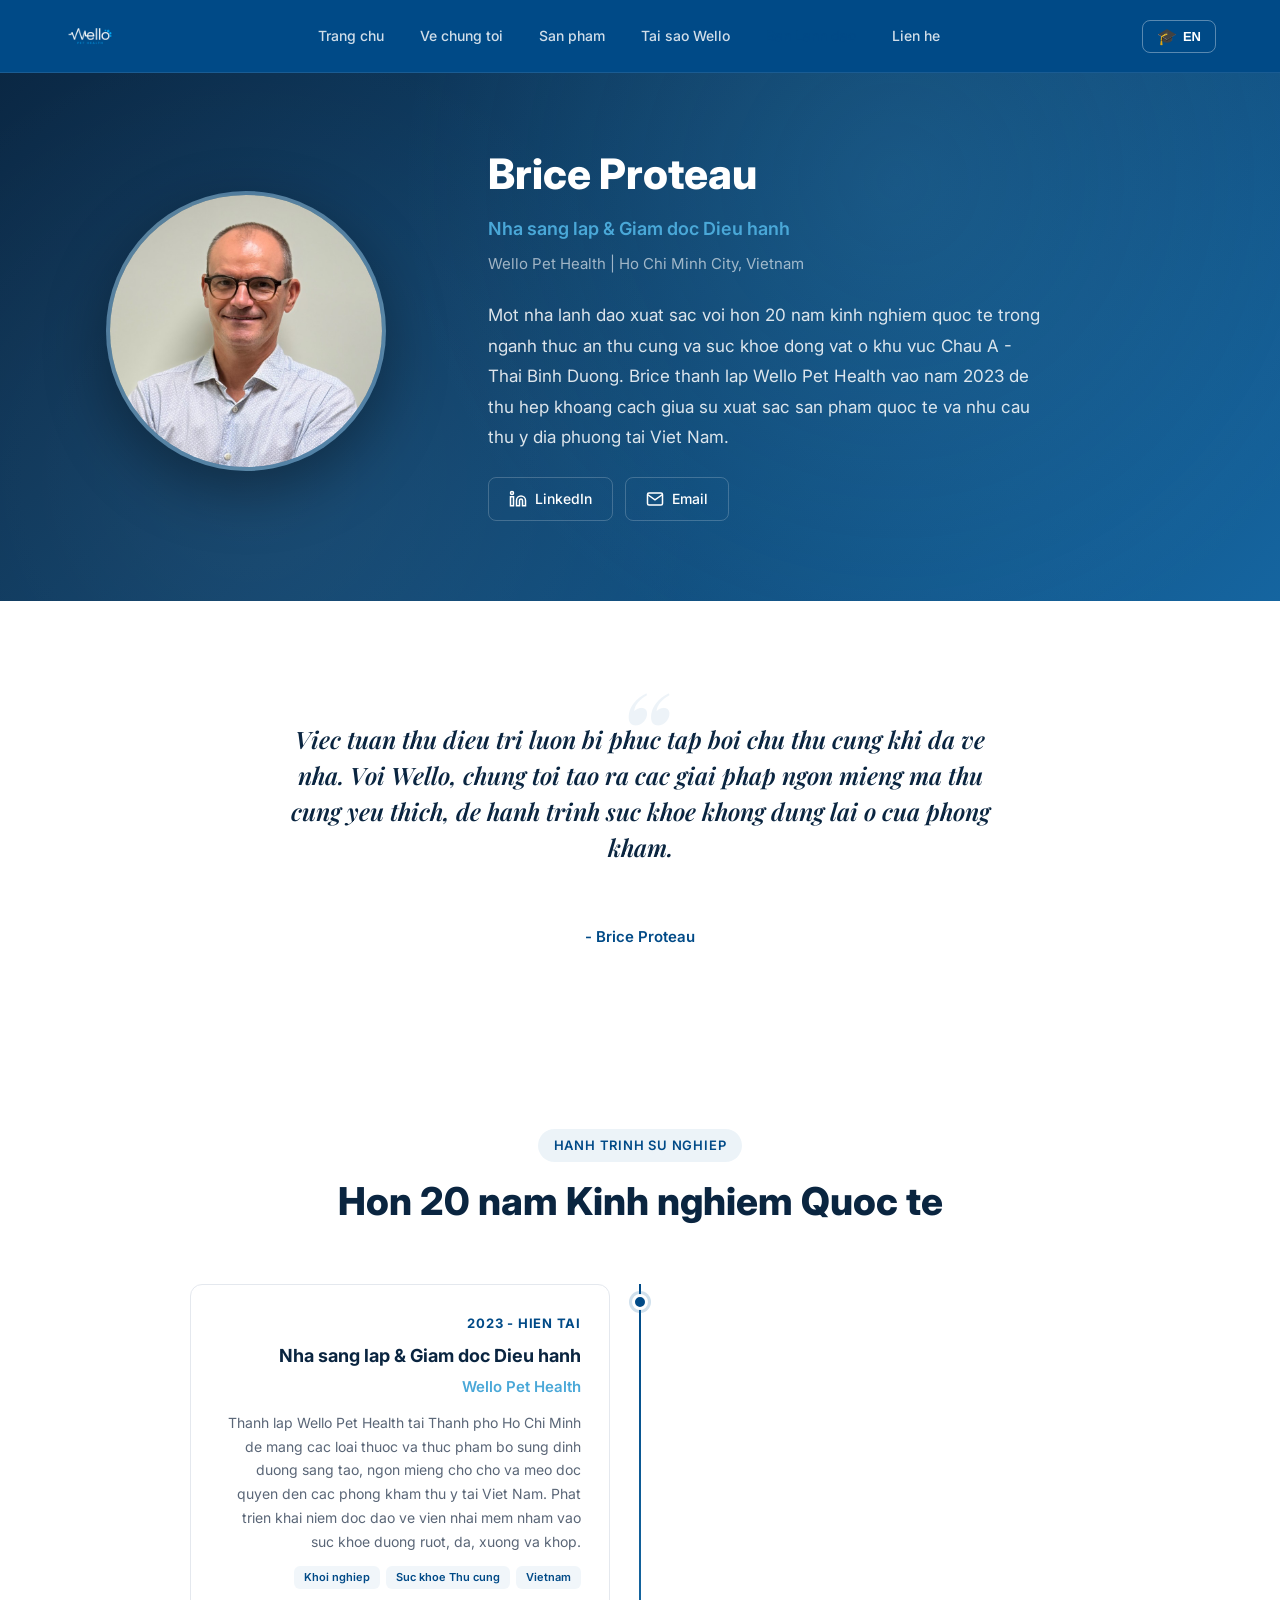
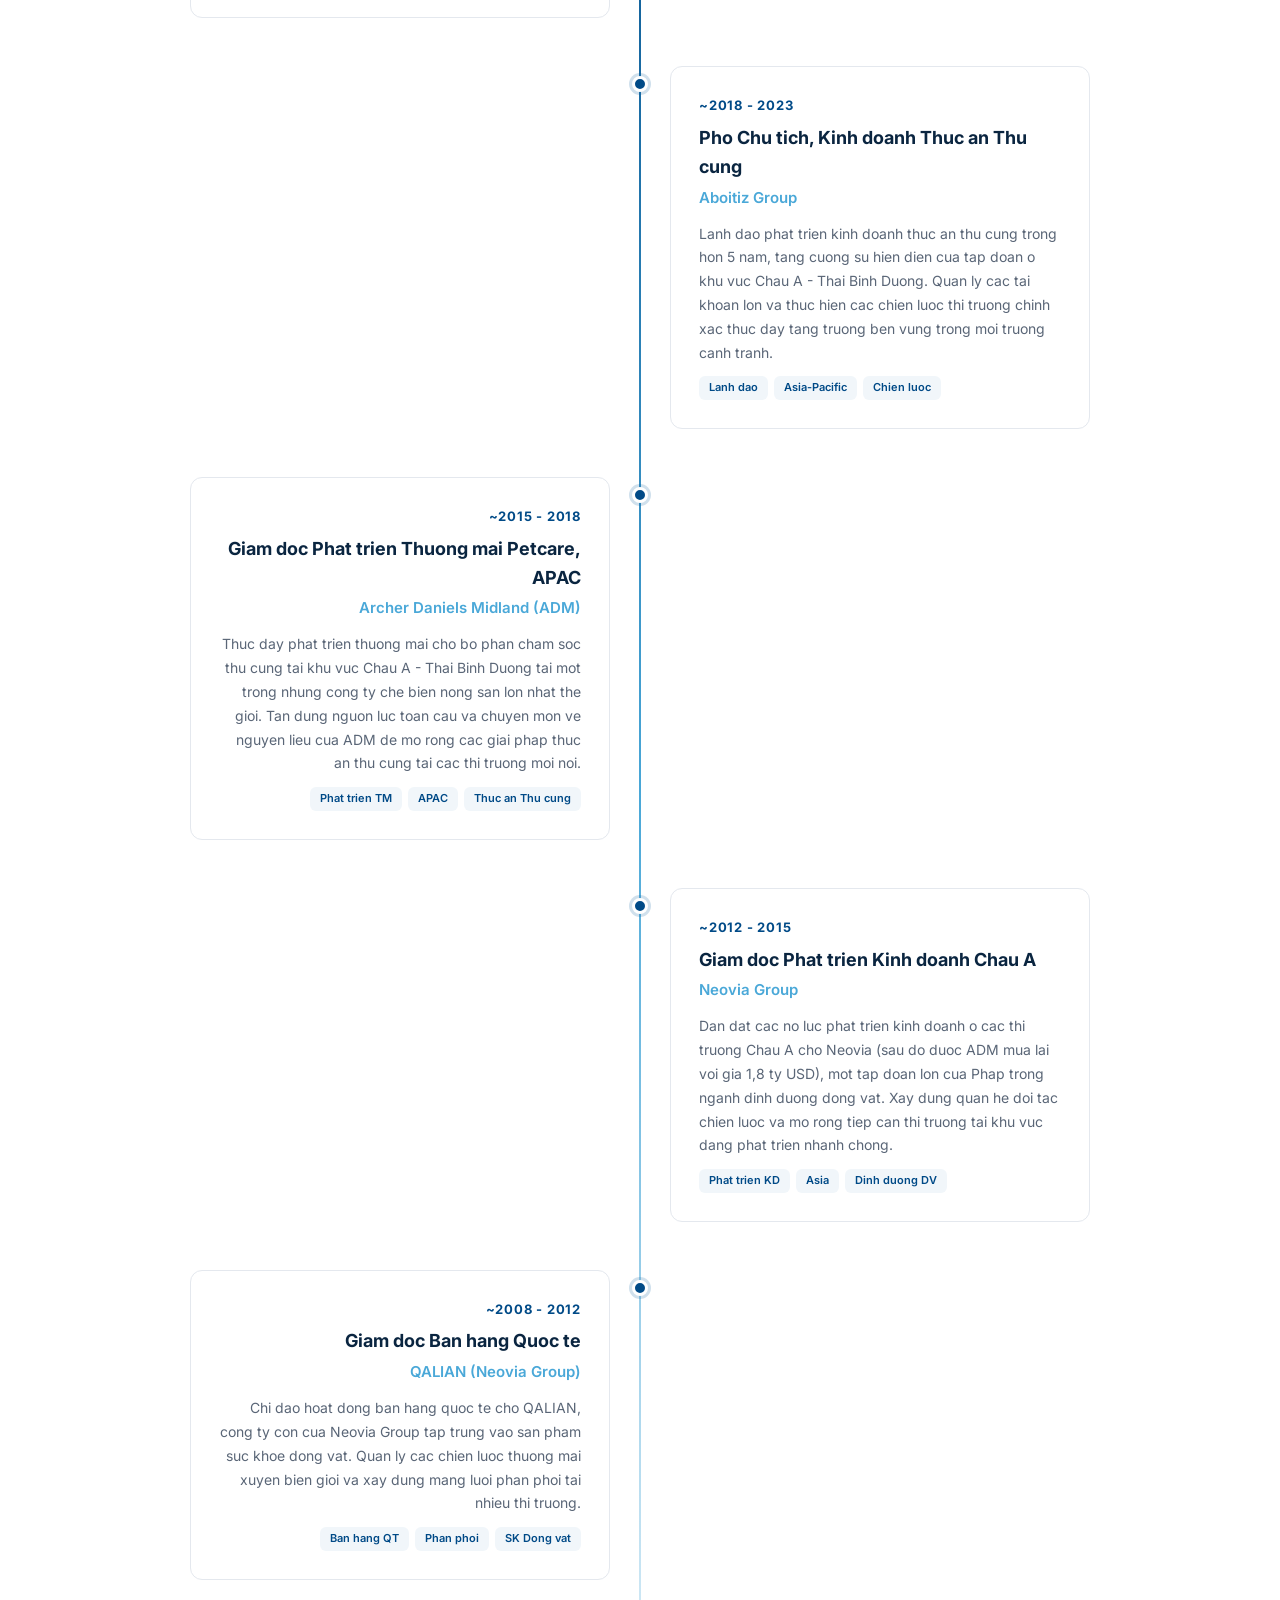
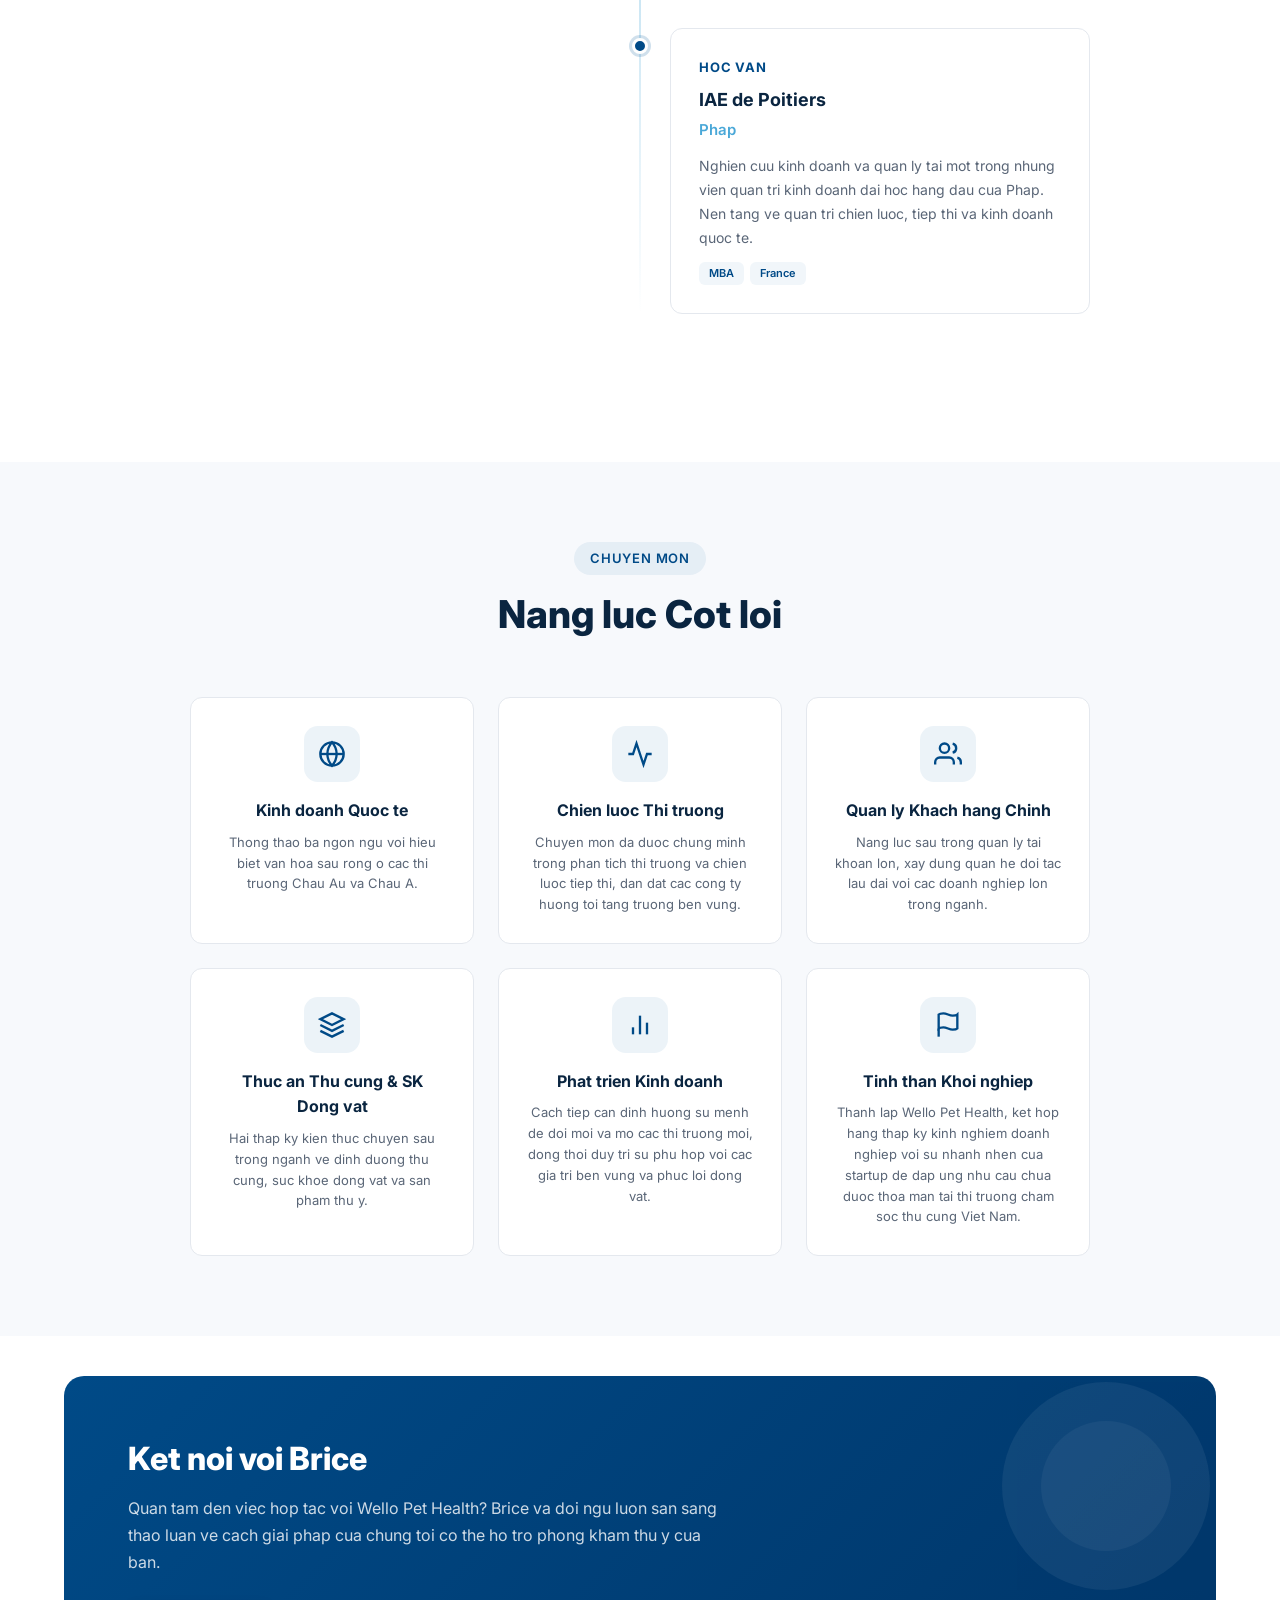
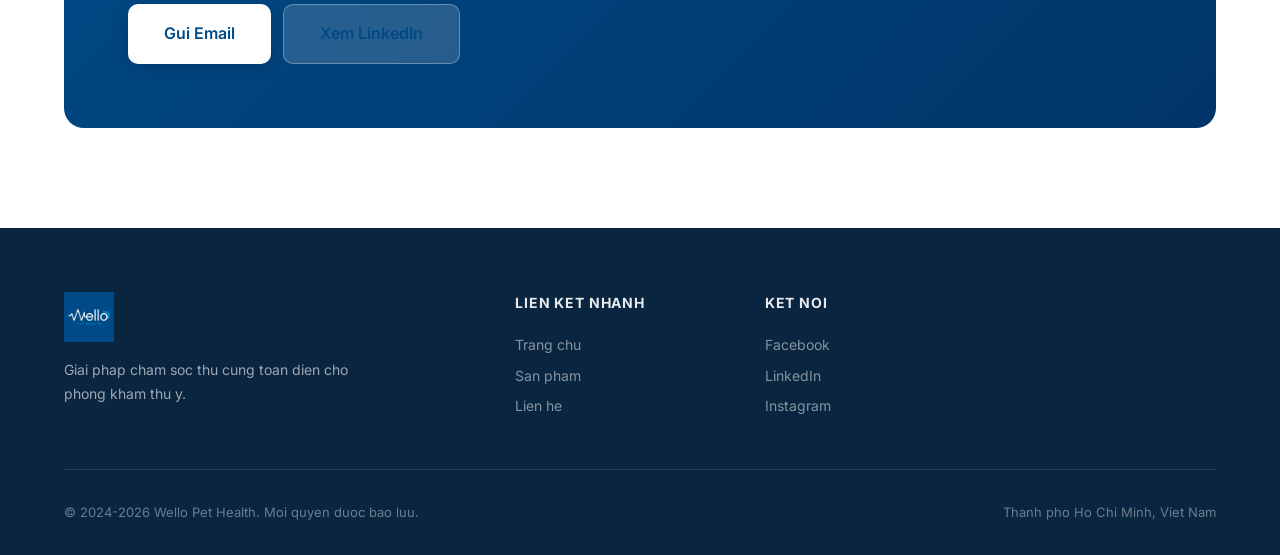
==== founder.html @ f863803f "Initial release of Wello Pet Health bilingual website (EN/VI) - Full bilingual site with Vietnamese " ====
<!DOCTYPE html>
<html lang="en">
<head>
<meta charset="UTF-8">
<meta name="viewport" content="width=device-width, initial-scale=1.0">
<title>Brice Proteau - Founder | Wello Pet Health</title>
<meta name="description" content="Meet Brice Proteau, founder of Wello Pet Health. Over 20 years of international experience in pet food and animal health across Asia-Pacific.">
<link rel="preconnect" href="https://fonts.googleapis.com">
<link href="https://fonts.googleapis.com/css2?family=Inter:wght@300;400;500;600;700;800&family=Playfair+Display:wght@600;700&display=swap" rel="stylesheet">
<link rel="stylesheet" href="style.css">
<style>
/* Founder page specific styles */
.founder-hero {
  padding: 140px 0 80px;
  background: linear-gradient(135deg, #0a2540 0%, #1565A0 100%);
  color: white; position: relative; overflow: hidden;
}
.founder-hero::before {
  content: ''; position: absolute; inset: 0;
  background-image:
    radial-gradient(circle at 70% 30%, rgba(74,168,216,0.15) 0%, transparent 50%),
    radial-gradient(circle at 20% 80%, rgba(255,255,255,0.05) 0%, transparent 40%);
}
.founder-hero-content {
  display: grid; grid-template-columns: 1fr 2fr; gap: 60px;
  align-items: center; position: relative; z-index: 2;
}
.founder-avatar {
  width: 280px; height: 280px; border-radius: 50%;
  border: 4px solid rgba(255,255,255,0.25);
  box-shadow: 0 20px 60px rgba(0,0,0,0.35);
  margin: 0 auto;
  overflow: hidden;
  background: linear-gradient(135deg, rgba(74,168,216,0.3), rgba(21,101,160,0.5));
}
.founder-avatar img {
  width: 100%; height: 100%; object-fit: cover; object-position: center top;
  display: block;
}
.founder-avatar-inner {
  width: 100%; height: 100%;
  display: flex; align-items: center; justify-content: center;
  font-size: 72px; font-weight: 800; color: rgba(255,255,255,0.3);
  font-family: 'Playfair Display', serif;
}
.founder-intro h1 {
  font-size: 42px; font-weight: 800; margin-bottom: 8px;
}
.founder-title {
  font-size: 18px; color: var(--accent); font-weight: 600;
  margin-bottom: 8px;
}
.founder-company {
  font-size: 15px; color: rgba(255,255,255,0.6); margin-bottom: 24px;
}
.founder-summary {
  font-size: 17px; line-height: 1.8; color: rgba(255,255,255,0.85);
  max-width: 560px;
}
.founder-links {
  display: flex; gap: 12px; margin-top: 24px;
}
.founder-link {
  display: inline-flex; align-items: center; gap: 8px;
  padding: 10px 20px; border-radius: 8px;
  border: 1.5px solid rgba(255,255,255,0.2);
  color: white; font-size: 14px; font-weight: 500;
  transition: var(--transition);
}
.founder-link:hover {
  background: rgba(255,255,255,0.1);
  border-color: rgba(255,255,255,0.4);
}
.founder-link svg { width: 18px; height: 18px; }

/* Timeline */
.timeline-section { padding: 100px 0; }
.timeline {
  position: relative; max-width: 900px; margin: 0 auto;
}
.timeline::before {
  content: ''; position: absolute;
  left: 50%; transform: translateX(-50%);
  top: 0; bottom: 0; width: 2px;
  background: linear-gradient(to bottom, var(--primary), var(--accent), transparent);
}
.timeline-item {
  display: grid; grid-template-columns: 1fr 1fr;
  gap: 60px; margin-bottom: 48px; position: relative;
}
.timeline-item:nth-child(odd) .timeline-content { grid-column: 1; text-align: right; }
.timeline-item:nth-child(odd) .timeline-spacer { grid-column: 2; }
.timeline-item:nth-child(even) .timeline-spacer { grid-column: 1; }
.timeline-item:nth-child(even) .timeline-content { grid-column: 2; }
.timeline-dot {
  position: absolute; left: 50%; top: 10px;
  width: 16px; height: 16px; border-radius: 50%;
  background: var(--primary); border: 3px solid white;
  box-shadow: 0 0 0 3px rgba(21,101,160,0.2);
  transform: translateX(-50%);
  z-index: 2;
}
.timeline-content {
  background: white; border-radius: var(--radius);
  padding: 28px; border: 1px solid var(--border);
  transition: var(--transition);
}
.timeline-content:hover {
  box-shadow: var(--shadow-md); transform: translateY(-2px);
}
.timeline-date {
  font-size: 13px; font-weight: 700; color: var(--primary);
  text-transform: uppercase; letter-spacing: 0.06em;
  margin-bottom: 8px;
}
.timeline-role {
  font-size: 18px; font-weight: 700; color: var(--bg-dark);
  margin-bottom: 4px;
}
.timeline-company-name {
  font-size: 15px; font-weight: 600; color: var(--accent);
  margin-bottom: 12px;
}
.timeline-desc {
  font-size: 14px; color: var(--text-light); line-height: 1.7;
}
.timeline-tags {
  display: flex; flex-wrap: wrap; gap: 6px; margin-top: 12px;
}
.timeline-item:nth-child(odd) .timeline-tags { justify-content: flex-end; }
.timeline-tags span {
  padding: 3px 10px; border-radius: 6px;
  font-size: 11px; font-weight: 600;
  background: rgba(21,101,160,0.06); color: var(--primary);
}

/* Skills grid */
.skills-section { background: var(--bg-alt); padding: 80px 0; }
.skills-grid {
  display: grid; grid-template-columns: repeat(3, 1fr); gap: 24px;
  max-width: 900px; margin: 0 auto;
}
.skill-card {
  background: white; border-radius: var(--radius);
  padding: 28px; border: 1px solid var(--border);
  text-align: center; transition: var(--transition);
}
.skill-card:hover {
  box-shadow: var(--shadow-md); transform: translateY(-2px);
}
.skill-icon {
  width: 56px; height: 56px; margin: 0 auto 16px;
  background: rgba(21,101,160,0.08); border-radius: 14px;
  display: flex; align-items: center; justify-content: center;
}
.skill-icon svg { width: 28px; height: 28px; stroke: var(--primary); fill: none; stroke-width: 2; }
.skill-card h3 { font-size: 16px; font-weight: 700; margin-bottom: 8px; color: var(--bg-dark); }
.skill-card p { font-size: 13px; color: var(--text-light); line-height: 1.6; }

/* Vision quote */
.vision-section { padding: 80px 0; text-align: center; }
.vision-quote {
  max-width: 700px; margin: 0 auto;
  font-size: 24px; font-family: 'Playfair Display', serif;
  font-weight: 600; color: var(--bg-dark);
  line-height: 1.5; font-style: italic;
  position: relative; padding: 40px 0;
}
.vision-quote::before {
  content: '\201C'; position: absolute; top: -10px; left: 50%;
  transform: translateX(-50%);
  font-size: 120px; color: rgba(21,101,160,0.08);
  font-family: 'Playfair Display', serif; line-height: 1;
}
.vision-attribution {
  margin-top: 20px; font-size: 15px; font-family: 'Inter', sans-serif;
  font-style: normal; color: var(--primary); font-weight: 600;
}

@media (max-width: 768px) {
  .founder-hero-content { grid-template-columns: 1fr; text-align: center; }
  .founder-avatar { width: 200px; height: 200px; }
  .founder-avatar-inner { width: 170px; height: 170px; font-size: 52px; }
  .founder-summary { margin: 0 auto; }
  .founder-links { justify-content: center; }
  .founder-intro h1 { font-size: 32px; }
  .timeline::before { left: 20px; }
  .timeline-item { grid-template-columns: 1fr; gap: 0; padding-left: 48px; }
  .timeline-item:nth-child(odd) .timeline-content,
  .timeline-item:nth-child(even) .timeline-content { grid-column: 1; text-align: left; }
  .timeline-item:nth-child(odd) .timeline-tags { justify-content: flex-start; }
  .timeline-spacer { display: none; }
  .timeline-dot { left: 20px; }
  .skills-grid { grid-template-columns: 1fr; }
  .vision-quote { font-size: 20px; padding: 30px 20px; }
}
</style>
</head>
<body>

<!-- Navigation -->
<nav class="navbar" id="navbar">
  <div class="container nav-container">
    <a href="index.html" class="nav-logo">
      <img src="images/logo.png" alt="Wello Pet Health" class="logo-img">
    </a>
    <div class="nav-links" id="navLinks">
      <a href="index.html" class="nav-link" data-en="Home" data-vi="Trang chu">Home</a>
      <a href="index.html#about" class="nav-link" data-en="About" data-vi="Ve chung toi">About</a>
      <a href="index.html#products" class="nav-link" data-en="Products" data-vi="San pham">Products</a>
      <a href="index.html#why-wello" class="nav-link" data-en="Why Wello" data-vi="Tai sao Wello">Why Wello</a>
      <a href="founder.html" class="nav-link" data-en="Management" data-vi="Ban Lanh dao" style="color:var(--primary)">Management</a>
      <a href="index.html#contact" class="nav-link" data-en="Contact" data-vi="Lien he">Contact</a>
    </div>
    <div class="nav-right">
      <button class="lang-toggle" id="langToggle" onclick="toggleLang()">
        <span class="lang-flag">&#127891;</span>
        <span id="langLabel">VI</span>
      </button>
      <button class="mobile-menu" id="mobileMenu" onclick="toggleMenu()">
        <span></span><span></span><span></span>
      </button>
    </div>
  </div>
</nav>

<!-- Founder Hero -->
<section class="founder-hero">
  <div class="container founder-hero-content">
    <div class="founder-avatar">
      <img src="images/brice.jpg" alt="Brice Proteau" onerror="this.style.display='none'; this.nextElementSibling.style.display='flex'"/>
      <div class="founder-avatar-inner" style="display:none">BP</div>
    </div>
    <div class="founder-intro">
      <h1>Brice Proteau</h1>
      <p class="founder-title" data-en="Founder & Managing Director" data-vi="Nha sang lap & Giam doc Dieu hanh">Founder & Managing Director</p>
      <p class="founder-company">Wello Pet Health | Ho Chi Minh City, Vietnam</p>
      <p class="founder-summary" data-en="An accomplished leader with over 20 years of international experience in the pet food and animal health industry across Asia-Pacific. Brice founded Wello Pet Health in 2023 to bridge the gap between international product excellence and local veterinary needs in Vietnam." data-vi="Mot nha lanh dao xuat sac voi hon 20 nam kinh nghiem quoc te trong nganh thuc an thu cung va suc khoe dong vat o khu vuc Chau A - Thai Binh Duong. Brice thanh lap Wello Pet Health vao nam 2023 de thu hep khoang cach giua su xuat sac san pham quoc te va nhu cau thu y dia phuong tai Viet Nam.">An accomplished leader with over 20 years of international experience in the pet food and animal health industry across Asia-Pacific. Brice founded Wello Pet Health in 2023 to bridge the gap between international product excellence and local veterinary needs in Vietnam.</p>
      <div class="founder-links">
        <a href="https://www.linkedin.com/in/brice-proteau-a1b55042/" target="_blank" rel="noopener" class="founder-link">
          <svg viewBox="0 0 24 24" fill="none" stroke="currentColor" stroke-width="2"><path d="M16 8a6 6 0 016 6v7h-4v-7a2 2 0 00-2-2 2 2 0 00-2 2v7h-4v-7a6 6 0 016-6z"/><rect x="2" y="9" width="4" height="12"/><circle cx="4" cy="4" r="2"/></svg>
          LinkedIn
        </a>
        <a href="mailto:admin@wellopethealth.com" class="founder-link">
          <svg viewBox="0 0 24 24" fill="none" stroke="currentColor" stroke-width="2"><path d="M4 4h16c1.1 0 2 .9 2 2v12c0 1.1-.9 2-2 2H4c-1.1 0-2-.9-2-2V6c0-1.1.9-2 2-2z"/><polyline points="22,6 12,13 2,6"/></svg>
          Email
        </a>
      </div>
    </div>
  </div>
</section>

<!-- Vision Quote -->
<section class="vision-section">
  <div class="container">
    <div class="vision-quote" data-en="Treatment compliance is always complicated by the pet owner once home. With Wello, we created palatable solutions that pets love, so the health journey doesn't stop at the clinic door." data-vi="Viec tuan thu dieu tri luon bi phuc tap boi chu thu cung khi da ve nha. Voi Wello, chung toi tao ra cac giai phap ngon mieng ma thu cung yeu thich, de hanh trinh suc khoe khong dung lai o cua phong kham.">Treatment compliance is always complicated by the pet owner once home. With Wello, we created palatable solutions that pets love, so the health journey doesn't stop at the clinic door.</div>
    <p class="vision-attribution">- Brice Proteau</p>
  </div>
</section>

<!-- Career Timeline -->
<section class="timeline-section">
  <div class="container">
    <div class="section-header">
      <span class="section-tag" data-en="Career Journey" data-vi="Hanh trinh Su nghiep">Career Journey</span>
      <h2 data-en="20+ Years of International Experience" data-vi="Hon 20 nam Kinh nghiem Quoc te">20+ Years of International Experience</h2>
    </div>
    <div class="timeline">

      <div class="timeline-item">
        <div class="timeline-content">
          <div class="timeline-date" data-en="2023 - Present" data-vi="2023 - Hien tai">2023 - Present</div>
          <div class="timeline-role" data-en="Founder & Managing Director" data-vi="Nha sang lap & Giam doc Dieu hanh">Founder & Managing Director</div>
          <div class="timeline-company-name">Wello Pet Health</div>
          <p class="timeline-desc" data-en="Founded Wello Pet Health in Ho Chi Minh City to bring innovative, palatable medicines and nutritional supplements for dogs and cats exclusively to veterinary clinics in Vietnam. Developed an original concept of soft chews targeting gut, skin, bones, and joints health." data-vi="Thanh lap Wello Pet Health tai Thanh pho Ho Chi Minh de mang cac loai thuoc va thuc pham bo sung dinh duong sang tao, ngon mieng cho cho va meo doc quyen den cac phong kham thu y tai Viet Nam. Phat trien khai niem doc dao ve vien nhai mem nham vao suc khoe duong ruot, da, xuong va khop.">Founded Wello Pet Health in Ho Chi Minh City to bring innovative, palatable medicines and nutritional supplements for dogs and cats exclusively to veterinary clinics in Vietnam. Developed an original concept of soft chews targeting gut, skin, bones, and joints health.</p>
          <div class="timeline-tags">
            <span data-en="Entrepreneurship" data-vi="Khoi nghiep">Entrepreneurship</span>
            <span data-en="Pet Health" data-vi="Suc khoe Thu cung">Pet Health</span>
            <span>Vietnam</span>
          </div>
        </div>
        <div class="timeline-spacer"></div>
        <div class="timeline-dot"></div>
      </div>

      <div class="timeline-item">
        <div class="timeline-spacer"></div>
        <div class="timeline-content">
          <div class="timeline-date" data-en="~2018 - 2023" data-vi="~2018 - 2023">~2018 - 2023</div>
          <div class="timeline-role" data-en="Vice President, Pet Food Business" data-vi="Pho Chu tich, Kinh doanh Thuc an Thu cung">Vice President, Pet Food Business</div>
          <div class="timeline-company-name">Aboitiz Group</div>
          <p class="timeline-desc" data-en="Led pet food business development for over 5 years, strengthening the group's presence across the Asia-Pacific region. Managed large accounts and implemented precise market strategies that drove sustained growth in a competitive landscape." data-vi="Lanh dao phat trien kinh doanh thuc an thu cung trong hon 5 nam, tang cuong su hien dien cua tap doan o khu vuc Chau A - Thai Binh Duong. Quan ly cac tai khoan lon va thuc hien cac chien luoc thi truong chinh xac thuc day tang truong ben vung trong moi truong canh tranh.">Led pet food business development for over 5 years, strengthening the group's presence across the Asia-Pacific region. Managed large accounts and implemented precise market strategies that drove sustained growth in a competitive landscape.</p>
          <div class="timeline-tags">
            <span data-en="Leadership" data-vi="Lanh dao">Leadership</span>
            <span>Asia-Pacific</span>
            <span data-en="Strategy" data-vi="Chien luoc">Strategy</span>
          </div>
        </div>
        <div class="timeline-dot"></div>
      </div>

      <div class="timeline-item">
        <div class="timeline-content">
          <div class="timeline-date" data-en="~2015 - 2018" data-vi="~2015 - 2018">~2015 - 2018</div>
          <div class="timeline-role" data-en="Petcare Commercial Development Manager, APAC" data-vi="Giam doc Phat trien Thuong mai Petcare, APAC">Petcare Commercial Development Manager, APAC</div>
          <div class="timeline-company-name">Archer Daniels Midland (ADM)</div>
          <p class="timeline-desc" data-en="Drove commercial development for the petcare division across the Asia-Pacific region at one of the world's largest agricultural processors. Leveraged ADM's global resources and ingredient expertise to expand pet food solutions in emerging markets." data-vi="Thuc day phat trien thuong mai cho bo phan cham soc thu cung tai khu vuc Chau A - Thai Binh Duong tai mot trong nhung cong ty che bien nong san lon nhat the gioi. Tan dung nguon luc toan cau va chuyen mon ve nguyen lieu cua ADM de mo rong cac giai phap thuc an thu cung tai cac thi truong moi noi.">Drove commercial development for the petcare division across the Asia-Pacific region at one of the world's largest agricultural processors. Leveraged ADM's global resources and ingredient expertise to expand pet food solutions in emerging markets.</p>
          <div class="timeline-tags">
            <span data-en="Commercial Dev" data-vi="Phat trien TM">Commercial Dev</span>
            <span>APAC</span>
            <span data-en="Pet Food" data-vi="Thuc an Thu cung">Pet Food</span>
          </div>
        </div>
        <div class="timeline-spacer"></div>
        <div class="timeline-dot"></div>
      </div>

      <div class="timeline-item">
        <div class="timeline-spacer"></div>
        <div class="timeline-content">
          <div class="timeline-date" data-en="~2012 - 2015" data-vi="~2012 - 2015">~2012 - 2015</div>
          <div class="timeline-role" data-en="Asia Business Development Manager" data-vi="Giam doc Phat trien Kinh doanh Chau A">Asia Business Development Manager</div>
          <div class="timeline-company-name">Neovia Group</div>
          <p class="timeline-desc" data-en="Spearheaded business development efforts across Asian markets for Neovia (later acquired by ADM for $1.8B), a major French player in animal nutrition. Built strategic partnerships and expanded market access in a rapidly growing region." data-vi="Dan dat cac no luc phat trien kinh doanh o cac thi truong Chau A cho Neovia (sau do duoc ADM mua lai voi gia 1,8 ty USD), mot tap doan lon cua Phap trong nganh dinh duong dong vat. Xay dung quan he doi tac chien luoc va mo rong tiep can thi truong tai khu vuc dang phat trien nhanh chong.">Spearheaded business development efforts across Asian markets for Neovia (later acquired by ADM for $1.8B), a major French player in animal nutrition. Built strategic partnerships and expanded market access in a rapidly growing region.</p>
          <div class="timeline-tags">
            <span data-en="Business Dev" data-vi="Phat trien KD">Business Dev</span>
            <span>Asia</span>
            <span data-en="Animal Nutrition" data-vi="Dinh duong DV">Animal Nutrition</span>
          </div>
        </div>
        <div class="timeline-dot"></div>
      </div>

      <div class="timeline-item">
        <div class="timeline-content">
          <div class="timeline-date" data-en="~2008 - 2012" data-vi="~2008 - 2012">~2008 - 2012</div>
          <div class="timeline-role" data-en="International Sales Director" data-vi="Giam doc Ban hang Quoc te">International Sales Director</div>
          <div class="timeline-company-name">QALIAN (Neovia Group)</div>
          <p class="timeline-desc" data-en="Directed international sales operations for QALIAN, a subsidiary of Neovia Group focused on animal health products. Managed cross-border commercial strategies and built distribution networks across multiple markets." data-vi="Chi dao hoat dong ban hang quoc te cho QALIAN, cong ty con cua Neovia Group tap trung vao san pham suc khoe dong vat. Quan ly cac chien luoc thuong mai xuyen bien gioi va xay dung mang luoi phan phoi tai nhieu thi truong.">Directed international sales operations for QALIAN, a subsidiary of Neovia Group focused on animal health products. Managed cross-border commercial strategies and built distribution networks across multiple markets.</p>
          <div class="timeline-tags">
            <span data-en="Int'l Sales" data-vi="Ban hang QT">Int'l Sales</span>
            <span data-en="Distribution" data-vi="Phan phoi">Distribution</span>
            <span data-en="Animal Health" data-vi="SK Dong vat">Animal Health</span>
          </div>
        </div>
        <div class="timeline-spacer"></div>
        <div class="timeline-dot"></div>
      </div>

      <div class="timeline-item">
        <div class="timeline-spacer"></div>
        <div class="timeline-content">
          <div class="timeline-date" data-en="Education" data-vi="Hoc van">Education</div>
          <div class="timeline-role">IAE de Poitiers</div>
          <div class="timeline-company-name" data-en="France" data-vi="Phap">France</div>
          <p class="timeline-desc" data-en="Business and management studies at one of France's leading university institutes of business administration. Foundation in strategic management, marketing, and international business." data-vi="Nghien cuu kinh doanh va quan ly tai mot trong nhung vien quan tri kinh doanh dai hoc hang dau cua Phap. Nen tang ve quan tri chien luoc, tiep thi va kinh doanh quoc te.">Business and management studies at one of France's leading university institutes of business administration. Foundation in strategic management, marketing, and international business.</p>
          <div class="timeline-tags">
            <span data-en="MBA" data-vi="MBA">MBA</span>
            <span>France</span>
          </div>
        </div>
        <div class="timeline-dot"></div>
      </div>

    </div>
  </div>
</section>

<!-- Skills & Expertise -->
<section class="skills-section">
  <div class="container">
    <div class="section-header">
      <span class="section-tag" data-en="Expertise" data-vi="Chuyen mon">Expertise</span>
      <h2 data-en="Core Competencies" data-vi="Nang luc Cot loi">Core Competencies</h2>
    </div>
    <div class="skills-grid">
      <div class="skill-card">
        <div class="skill-icon">
          <svg viewBox="0 0 24 24"><circle cx="12" cy="12" r="10"/><path d="M2 12h20"/><path d="M12 2a15.3 15.3 0 014 10 15.3 15.3 0 01-4 10 15.3 15.3 0 01-4-10 15.3 15.3 0 014-10z"/></svg>
        </div>
        <h3 data-en="International Business" data-vi="Kinh doanh Quoc te">International Business</h3>
        <p data-en="Fluent in three languages with extensive cultural understanding across European and Asian markets." data-vi="Thong thao ba ngon ngu voi hieu biet van hoa sau rong o cac thi truong Chau Au va Chau A.">Fluent in three languages with extensive cultural understanding across European and Asian markets.</p>
      </div>
      <div class="skill-card">
        <div class="skill-icon">
          <svg viewBox="0 0 24 24"><path d="M22 12h-4l-3 9L9 3l-3 9H2"/></svg>
        </div>
        <h3 data-en="Market Strategy" data-vi="Chien luoc Thi truong">Market Strategy</h3>
        <p data-en="Proven expertise in market analysis and marketing strategy that guides companies toward sustained growth." data-vi="Chuyen mon da duoc chung minh trong phan tich thi truong va chien luoc tiep thi, dan dat cac cong ty huong toi tang truong ben vung.">Proven expertise in market analysis and marketing strategy that guides companies toward sustained growth.</p>
      </div>
      <div class="skill-card">
        <div class="skill-icon">
          <svg viewBox="0 0 24 24"><path d="M17 21v-2a4 4 0 00-4-4H5a4 4 0 00-4 4v2"/><circle cx="9" cy="7" r="4"/><path d="M23 21v-2a4 4 0 00-3-3.87M16 3.13a4 4 0 010 7.75"/></svg>
        </div>
        <h3 data-en="Key Account Management" data-vi="Quan ly Khach hang Chinh">Key Account Management</h3>
        <p data-en="Deep competency in large account management, building long-term partnerships with major industry players." data-vi="Nang luc sau trong quan ly tai khoan lon, xay dung quan he doi tac lau dai voi cac doanh nghiep lon trong nganh.">Deep competency in large account management, building long-term partnerships with major industry players.</p>
      </div>
      <div class="skill-card">
        <div class="skill-icon">
          <svg viewBox="0 0 24 24"><path d="M12 2L2 7l10 5 10-5-10-5z"/><path d="M2 17l10 5 10-5"/><path d="M2 12l10 5 10-5"/></svg>
        </div>
        <h3 data-en="Pet Food & Animal Health" data-vi="Thuc an Thu cung & SK Dong vat">Pet Food & Animal Health</h3>
        <p data-en="Two decades of deep industry knowledge across pet nutrition, animal health, and veterinary products." data-vi="Hai thap ky kien thuc chuyen sau trong nganh ve dinh duong thu cung, suc khoe dong vat va san pham thu y.">Two decades of deep industry knowledge across pet nutrition, animal health, and veterinary products.</p>
      </div>
      <div class="skill-card">
        <div class="skill-icon">
          <svg viewBox="0 0 24 24"><path d="M18 20V10"/><path d="M12 20V4"/><path d="M6 20v-6"/></svg>
        </div>
        <h3 data-en="Business Development" data-vi="Phat trien Kinh doanh">Business Development</h3>
        <p data-en="Mission-driven approach to innovating and opening new markets while maintaining alignment with sustainability and animal welfare values." data-vi="Cach tiep can dinh huong su menh de doi moi va mo cac thi truong moi, dong thoi duy tri su phu hop voi cac gia tri ben vung va phuc loi dong vat.">Mission-driven approach to innovating and opening new markets while maintaining alignment with sustainability and animal welfare values.</p>
      </div>
      <div class="skill-card">
        <div class="skill-icon">
          <svg viewBox="0 0 24 24"><path d="M4 15s1-1 4-1 5 2 8 2 4-1 4-1V3s-1 1-4 1-5-2-8-2-4 1-4 1z"/><line x1="4" y1="22" x2="4" y2="15"/></svg>
        </div>
        <h3 data-en="Entrepreneurship" data-vi="Tinh than Khoi nghiep">Entrepreneurship</h3>
        <p data-en="Founded Wello Pet Health, combining decades of corporate experience with startup agility to address unmet needs in Vietnam's pet care market." data-vi="Thanh lap Wello Pet Health, ket hop hang thap ky kinh nghiem doanh nghiep voi su nhanh nhen cua startup de dap ung nhu cau chua duoc thoa man tai thi truong cham soc thu cung Viet Nam.">Founded Wello Pet Health, combining decades of corporate experience with startup agility to address unmet needs in Vietnam's pet care market.</p>
      </div>
    </div>
  </div>
</section>

<!-- CTA -->
<section class="section cta-section">
  <div class="container">
    <div class="cta-card">
      <div class="cta-content">
        <h2 data-en="Connect with Brice" data-vi="Ket noi voi Brice">Connect with Brice</h2>
        <p data-en="Interested in partnering with Wello Pet Health? Brice and the team are always eager to discuss how our solutions can support your veterinary practice." data-vi="Quan tam den viec hop tac voi Wello Pet Health? Brice va doi ngu luon san sang thao luan ve cach giai phap cua chung toi co the ho tro phong kham thu y cua ban.">Interested in partnering with Wello Pet Health? Brice and the team are always eager to discuss how our solutions can support your veterinary practice.</p>
        <div style="display:flex;gap:12px;flex-wrap:wrap;">
          <a href="mailto:admin@wellopethealth.com" class="btn btn-primary btn-lg" data-en="Send an Email" data-vi="Gui Email">Send an Email</a>
          <a href="https://www.linkedin.com/in/brice-proteau-a1b55042/" target="_blank" rel="noopener" class="btn btn-primary btn-lg" style="background:rgba(255,255,255,0.15);box-shadow:none;border:1.5px solid rgba(255,255,255,0.3);" data-en="View LinkedIn" data-vi="Xem LinkedIn">View LinkedIn</a>
        </div>
      </div>
      <div class="cta-decoration">
        <svg viewBox="0 0 200 200" xmlns="http://www.w3.org/2000/svg">
          <circle cx="100" cy="100" r="80" fill="white" fill-opacity="0.1"/>
          <circle cx="100" cy="100" r="50" fill="white" fill-opacity="0.08"/>
        </svg>
      </div>
    </div>
  </div>
</section>

<!-- Footer -->
<footer class="footer">
  <div class="container">
    <div class="footer-content">
      <div class="footer-brand">
        <img src="images/logo.png" alt="Wello Pet Health" class="footer-logo">
        <p data-en="Comprehensive pet care solutions for veterinary clinics." data-vi="Giai phap cham soc thu cung toan dien cho phong kham thu y.">Comprehensive pet care solutions for veterinary clinics.</p>
      </div>
      <div class="footer-links">
        <h4 data-en="Quick Links" data-vi="Lien ket nhanh">Quick Links</h4>
        <a href="index.html" data-en="Home" data-vi="Trang chu">Home</a>
        <a href="index.html#products" data-en="Products" data-vi="San pham">Products</a>
        <a href="index.html#contact" data-en="Contact" data-vi="Lien he">Contact</a>
      </div>
      <div class="footer-links">
        <h4 data-en="Connect" data-vi="Ket noi">Connect</h4>
        <a href="https://www.facebook.com/Wellopethealth/" target="_blank">Facebook</a>
        <a href="https://www.linkedin.com/company/wellopethealth" target="_blank">LinkedIn</a>
        <a href="https://www.instagram.com/wellopethealth" target="_blank">Instagram</a>
      </div>
    </div>
    <div class="footer-bottom">
      <p>&copy; 2024-2026 Wello Pet Health. <span data-en="All rights reserved." data-vi="Moi quyen duoc bao luu.">All rights reserved.</span></p>
      <p data-en="Ho Chi Minh City, Vietnam" data-vi="Thanh pho Ho Chi Minh, Viet Nam">Ho Chi Minh City, Vietnam</p>
    </div>
  </div>
</footer>

<script src="script.js"></script>
</body>
</html>
---- style.css ----
/* ============================================
   WELLO PET HEALTH - WEBSITE STYLES
   ============================================ */

:root {
  --primary: #004a87;
  --primary-dark: #003568;
  --primary-light: #4AA8D8;
  --accent: #4AA8D8;
  --bg: #ffffff;
  --bg-alt: #f7f9fc;
  --bg-dark: #0a2540;
  --text: #1a1a2e;
  --text-light: #5a6677;
  --text-muted: #8892a4;
  --border: #e4e8ee;
  --radius: 12px;
  --radius-lg: 20px;
  --shadow: 0 2px 8px rgba(10,37,64,0.06);
  --shadow-md: 0 4px 20px rgba(10,37,64,0.08);
  --shadow-lg: 0 8px 40px rgba(10,37,64,0.12);
  --transition: 0.3s cubic-bezier(0.4, 0, 0.2, 1);
}

* { box-sizing: border-box; margin: 0; padding: 0; }
html { scroll-behavior: smooth; scroll-padding-top: 80px; }
body {
  font-family: 'Inter', -apple-system, BlinkMacSystemFont, sans-serif;
  color: var(--text);
  background: var(--bg);
  line-height: 1.6;
  -webkit-font-smoothing: antialiased;
}
img { max-width: 100%; display: block; }
a { text-decoration: none; color: inherit; }

.container {
  max-width: 1200px;
  margin: 0 auto;
  padding: 0 24px;
}

/* ============ NAVBAR ============ */
.navbar {
  position: fixed; top: 0; left: 0; right: 0; z-index: 1000;
  background: var(--primary);
  border-bottom: 1px solid rgba(255,255,255,0.1);
  transition: var(--transition);
}
.navbar.scrolled {
  box-shadow: 0 4px 24px rgba(10,37,64,0.3);
}
.nav-container {
  display: flex; align-items: center; justify-content: space-between;
  height: 72px;
}
.nav-logo { display: flex; align-items: center; }
.logo-svg {
  height: 38px; width: auto; color: white;
}
.logo-img {
  height: 52px; width: auto; display: block;
}
.nav-links {
  display: flex; gap: 4px; align-items: center;
}
.nav-link {
  padding: 8px 16px; border-radius: 8px;
  font-size: 14px; font-weight: 500; color: rgba(255,255,255,0.82);
  transition: var(--transition);
}
.nav-link:hover {
  color: white; background: rgba(255,255,255,0.12);
}
.nav-right {
  display: flex; align-items: center; gap: 12px;
}
.lang-toggle {
  display: flex; align-items: center; gap: 6px;
  padding: 6px 14px; border-radius: 8px;
  border: 1.5px solid rgba(255,255,255,0.35);
  background: transparent; cursor: pointer;
  font-size: 13px; font-weight: 600;
  color: white; transition: var(--transition);
}
.lang-toggle:hover {
  border-color: white; background: rgba(255,255,255,0.12);
}
.lang-flag { font-size: 16px; }
.mobile-menu {
  display: none; flex-direction: column; gap: 5px;
  background: none; border: none; cursor: pointer; padding: 8px;
}
.mobile-menu span {
  width: 22px; height: 2px; background: white;
  border-radius: 2px; transition: var(--transition);
}

/* ============ HERO ============ */
.hero {
  position: relative; overflow: hidden;
  padding: 140px 0 80px;
  background: linear-gradient(135deg, #f0f7ff 0%, #e8f4fd 30%, #f7f9fc 70%, #fff 100%);
}
.hero-bg-pattern {
  position: absolute; inset: 0;
  background-image:
    radial-gradient(circle at 20% 50%, rgba(21,101,160,0.04) 0%, transparent 50%),
    radial-gradient(circle at 80% 20%, rgba(74,168,216,0.06) 0%, transparent 40%),
    radial-gradient(circle at 60% 80%, rgba(21,101,160,0.03) 0%, transparent 40%);
}
.hero-content {
  display: grid; grid-template-columns: 1fr 1fr; gap: 60px; align-items: center;
  position: relative; z-index: 2;
}
.hero-badge {
  display: inline-block;
  padding: 6px 16px; border-radius: 100px;
  background: rgba(21,101,160,0.08);
  color: var(--primary);
  font-size: 13px; font-weight: 600;
  margin-bottom: 24px;
  letter-spacing: 0.02em;
}
.hero h1 {
  font-size: clamp(32px, 4vw, 52px);
  line-height: 1.15;
  font-weight: 800;
  color: var(--bg-dark);
  margin-bottom: 20px;
}
.hero h1 span { display: block; }
.hero-accent {
  color: var(--primary) !important;
  font-family: 'Playfair Display', serif;
  font-style: italic;
  font-weight: 600;
}
.hero-desc {
  font-size: 17px; line-height: 1.7;
  color: var(--text-light);
  margin-bottom: 32px;
  max-width: 520px;
}
.hero-actions {
  display: flex; gap: 16px; flex-wrap: wrap;
  margin-bottom: 48px;
}
.hero-stats {
  display: flex; align-items: center; gap: 28px;
}
.stat-number {
  display: block; font-size: 24px; font-weight: 800; color: var(--primary);
}
.stat-label {
  font-size: 12px; color: var(--text-muted); text-transform: uppercase;
  letter-spacing: 0.05em; font-weight: 500;
}
.stat-divider {
  width: 1px; height: 40px; background: var(--border);
}
.hero-visual {
  display: flex; justify-content: center;
}
.hero-card {
  background: white; border-radius: var(--radius-lg);
  padding: 20px; box-shadow: var(--shadow-lg);
  max-width: 420px;
}
.hero-illustration svg {
  width: 100%; height: auto;
}
.hero-wave {
  position: absolute; bottom: -2px; left: 0; right: 0;
}
.hero-wave svg { width: 100%; height: 80px; display: block; }

/* ============ BUTTONS ============ */
.btn {
  display: inline-flex; align-items: center; justify-content: center;
  padding: 14px 28px; border-radius: 10px;
  font-size: 15px; font-weight: 600;
  transition: var(--transition);
  cursor: pointer; border: none;
}
.btn-primary {
  background: var(--primary); color: white;
  box-shadow: 0 4px 14px rgba(21,101,160,0.25);
}
.btn-primary:hover {
  background: var(--primary-dark);
  box-shadow: 0 6px 20px rgba(21,101,160,0.35);
  transform: translateY(-1px);
}
.btn-outline {
  border: 2px solid var(--primary); color: var(--primary);
  background: transparent;
}
.btn-outline:hover {
  background: var(--primary); color: white;
}
.btn-lg { padding: 16px 36px; font-size: 16px; }

/* ============ SECTIONS ============ */
.section {
  padding: 100px 0;
}
.section-header {
  text-align: center; margin-bottom: 60px;
}
.section-tag {
  display: inline-block;
  padding: 6px 16px; border-radius: 100px;
  background: rgba(21,101,160,0.08);
  color: var(--primary);
  font-size: 13px; font-weight: 600;
  margin-bottom: 16px;
  text-transform: uppercase;
  letter-spacing: 0.06em;
}
.section-header h2 {
  font-size: clamp(28px, 3vw, 40px);
  font-weight: 800; color: var(--bg-dark);
  line-height: 1.2; margin-bottom: 16px;
}
.section-subtitle {
  font-size: 17px; color: var(--text-light);
  max-width: 600px; margin: 0 auto;
}

/* ============ ABOUT ============ */
.about { background: var(--bg-alt); }
.about-grid {
  display: grid; grid-template-columns: repeat(2, 1fr); gap: 24px;
}
.about-card {
  background: white; border-radius: var(--radius);
  padding: 36px; border: 1px solid var(--border);
  transition: var(--transition);
}
.about-card:hover {
  box-shadow: var(--shadow-md);
  border-color: rgba(21,101,160,0.2);
  transform: translateY(-2px);
}
.about-icon {
  width: 56px; height: 56px; margin-bottom: 20px;
}
.about-icon svg { width: 100%; height: 100%; }
.about-card h3 {
  font-size: 20px; font-weight: 700; margin-bottom: 12px; color: var(--bg-dark);
}
.about-card p {
  font-size: 15px; color: var(--text-light); line-height: 1.7;
}

/* ============ PRODUCTS ============ */
.products-grid {
  display: grid; grid-template-columns: repeat(3, 1fr); gap: 24px;
}
.product-card {
  background: white; border-radius: var(--radius);
  padding: 32px; border: 1px solid var(--border);
  transition: var(--transition); position: relative; overflow: hidden;
}
.product-card::before {
  content: ''; position: absolute; top: 0; left: 0; right: 0;
  height: 4px; background: var(--card-accent, var(--primary));
  border-radius: var(--radius) var(--radius) 0 0;
  transform: scaleX(0); transition: var(--transition);
  transform-origin: left;
}
.product-card:hover::before { transform: scaleX(1); }
.product-card:hover {
  box-shadow: var(--shadow-md); transform: translateY(-4px);
  border-color: transparent;
}
.product-badge {
  display: inline-block; padding: 4px 12px; border-radius: 100px;
  font-size: 11px; font-weight: 600; text-transform: uppercase;
  letter-spacing: 0.06em;
  background: color-mix(in srgb, var(--card-accent) 12%, white);
  color: var(--card-accent);
  margin-bottom: 16px;
}
.product-icon {
  width: 64px; height: 64px; margin-bottom: 16px;
}
.product-icon svg { width: 100%; height: 100%; }
.product-card h3 {
  font-size: 22px; font-weight: 700; margin-bottom: 6px; color: var(--bg-dark);
}
.product-target {
  font-size: 14px; font-weight: 600; color: var(--card-accent);
  margin-bottom: 12px;
}
.product-desc {
  font-size: 14px; color: var(--text-light); line-height: 1.65;
  margin-bottom: 16px;
}
.product-tags {
  display: flex; flex-wrap: wrap; gap: 6px;
}
.product-tags span {
  padding: 4px 10px; border-radius: 6px;
  font-size: 12px; font-weight: 500;
  background: var(--bg-alt); color: var(--text-muted);
}
.product-card-dental {
  grid-column: span 1;
}

/* ============ WHY WELLO ============ */
.why-wello { background: var(--bg-alt); }
.why-grid {
  display: grid; grid-template-columns: repeat(2, 1fr); gap: 24px;
}
.why-card {
  background: white; border-radius: var(--radius);
  padding: 36px; border: 1px solid var(--border);
  transition: var(--transition); position: relative;
}
.why-card:hover {
  box-shadow: var(--shadow-md); transform: translateY(-2px);
}
.why-number {
  font-size: 48px; font-weight: 800;
  color: rgba(21,101,160,0.08);
  line-height: 1; margin-bottom: 12px;
  font-family: 'Playfair Display', serif;
}
.why-card h3 {
  font-size: 20px; font-weight: 700; margin-bottom: 12px; color: var(--bg-dark);
}
.why-card p {
  font-size: 15px; color: var(--text-light); line-height: 1.7;
}

/* ============ CTA ============ */
.cta-section { padding: 40px 0 100px; }
.cta-card {
  background: linear-gradient(135deg, var(--primary) 0%, var(--primary-dark) 100%);
  border-radius: var(--radius-lg);
  padding: 64px; position: relative; overflow: hidden;
  display: flex; align-items: center; justify-content: space-between;
}
.cta-content { position: relative; z-index: 2; max-width: 600px; }
.cta-content h2 {
  font-size: 32px; font-weight: 800; color: white;
  margin-bottom: 16px; line-height: 1.2;
}
.cta-content p {
  font-size: 16px; color: rgba(255,255,255,0.8);
  margin-bottom: 28px; line-height: 1.7;
}
.cta-content .btn-primary {
  background: white; color: var(--primary);
  box-shadow: 0 4px 14px rgba(0,0,0,0.15);
}
.cta-content .btn-primary:hover {
  background: #f0f7ff; transform: translateY(-2px);
  box-shadow: 0 6px 20px rgba(0,0,0,0.2);
}
.cta-decoration {
  position: absolute; right: -20px; top: -20px;
  width: 260px; height: 260px; opacity: 0.6;
}

/* ============ CONTACT ============ */
.contact-grid {
  display: grid; grid-template-columns: repeat(4, 1fr); gap: 24px;
}
.contact-card {
  background: var(--bg-alt); border-radius: var(--radius);
  padding: 32px; text-align: center;
  border: 1px solid var(--border);
  transition: var(--transition);
}
.contact-card:hover {
  box-shadow: var(--shadow-md); transform: translateY(-2px);
}
.contact-icon {
  width: 48px; height: 48px; margin: 0 auto 16px;
  background: rgba(21,101,160,0.08); border-radius: 12px;
  display: flex; align-items: center; justify-content: center;
}
.contact-icon svg { width: 22px; height: 22px; }
.contact-card h3 {
  font-size: 16px; font-weight: 700; margin-bottom: 8px; color: var(--bg-dark);
}
.contact-card a {
  color: var(--primary); font-size: 14px; font-weight: 500;
  transition: var(--transition);
}
.contact-card a:hover { color: var(--primary-dark); }
.contact-card p {
  font-size: 14px; color: var(--text-light); line-height: 1.6;
}
.social-links {
  display: flex; flex-direction: column; gap: 6px;
}
.social-links a {
  color: var(--primary); font-size: 14px; font-weight: 500;
}

/* ============ FOOTER ============ */
.footer {
  background: var(--bg-dark); color: white; padding: 64px 0 32px;
}
.footer-content {
  display: grid; grid-template-columns: 2fr 1fr 1fr 1fr; gap: 48px;
  margin-bottom: 48px;
}
.footer-logo {
  height: 50px; width: auto; margin-bottom: 16px; display: block;
}
.footer-brand p {
  font-size: 14px; color: rgba(255,255,255,0.6); line-height: 1.7;
  max-width: 300px;
}
.footer-links h4 {
  font-size: 14px; font-weight: 700; margin-bottom: 16px;
  text-transform: uppercase; letter-spacing: 0.06em;
  color: rgba(255,255,255,0.9);
}
.footer-links a {
  display: block; font-size: 14px; color: rgba(255,255,255,0.5);
  padding: 4px 0; transition: var(--transition);
}
.footer-links a:hover { color: var(--accent); }
.footer-bottom {
  display: flex; justify-content: space-between; align-items: center;
  padding-top: 32px; border-top: 1px solid rgba(255,255,255,0.1);
}
.footer-bottom p {
  font-size: 13px; color: rgba(255,255,255,0.4);
}

/* ============ SCROLL REVEAL ============ */
.reveal-on-scroll {
  opacity: 0.15;
  transform: translateY(20px);
  transition: opacity 0.5s ease, transform 0.5s ease;
}
.reveal-on-scroll.revealed {
  opacity: 1;
  transform: translateY(0);
}
/* Ensure content is always visible if JS fails */
@media (prefers-reduced-motion: reduce) {
  .reveal-on-scroll { opacity: 1; transform: none; }
}

/* ============ RESPONSIVE ============ */
@media (max-width: 1024px) {
  .hero-content { grid-template-columns: 1fr; text-align: center; gap: 40px; }
  .hero-desc { margin: 0 auto 32px; }
  .hero-actions { justify-content: center; }
  .hero-stats { justify-content: center; }
  .hero-visual { order: -1; }
  .hero-card { max-width: 320px; }
  .products-grid { grid-template-columns: repeat(2, 1fr); }
  .contact-grid { grid-template-columns: repeat(2, 1fr); }
  .footer-content { grid-template-columns: 1fr 1fr; }
}

@media (max-width: 768px) {
  .nav-links {
    display: none; position: fixed; top: 72px; left: 0; right: 0;
    background: var(--primary); flex-direction: column;
    padding: 16px; gap: 4px;
    border-bottom: 1px solid rgba(255,255,255,0.1);
    box-shadow: 0 8px 24px rgba(10,37,64,0.3);
  }
  .nav-links.active { display: flex; }
  .mobile-menu { display: flex; }
  .hero { padding: 120px 0 60px; }
  .hero h1 { font-size: 32px; }
  .hero-stats { flex-direction: column; gap: 16px; }
  .stat-divider { width: 40px; height: 1px; }
  .section { padding: 60px 0; }
  .about-grid { grid-template-columns: 1fr; }
  .products-grid { grid-template-columns: 1fr; }
  .why-grid { grid-template-columns: 1fr; }
  .contact-grid { grid-template-columns: 1fr; }
  .cta-card { padding: 40px 28px; }
  .cta-content h2 { font-size: 24px; }
  .cta-decoration { display: none; }
  .footer-content { grid-template-columns: 1fr; gap: 32px; }
  .footer-bottom { flex-direction: column; gap: 8px; text-align: center; }
}
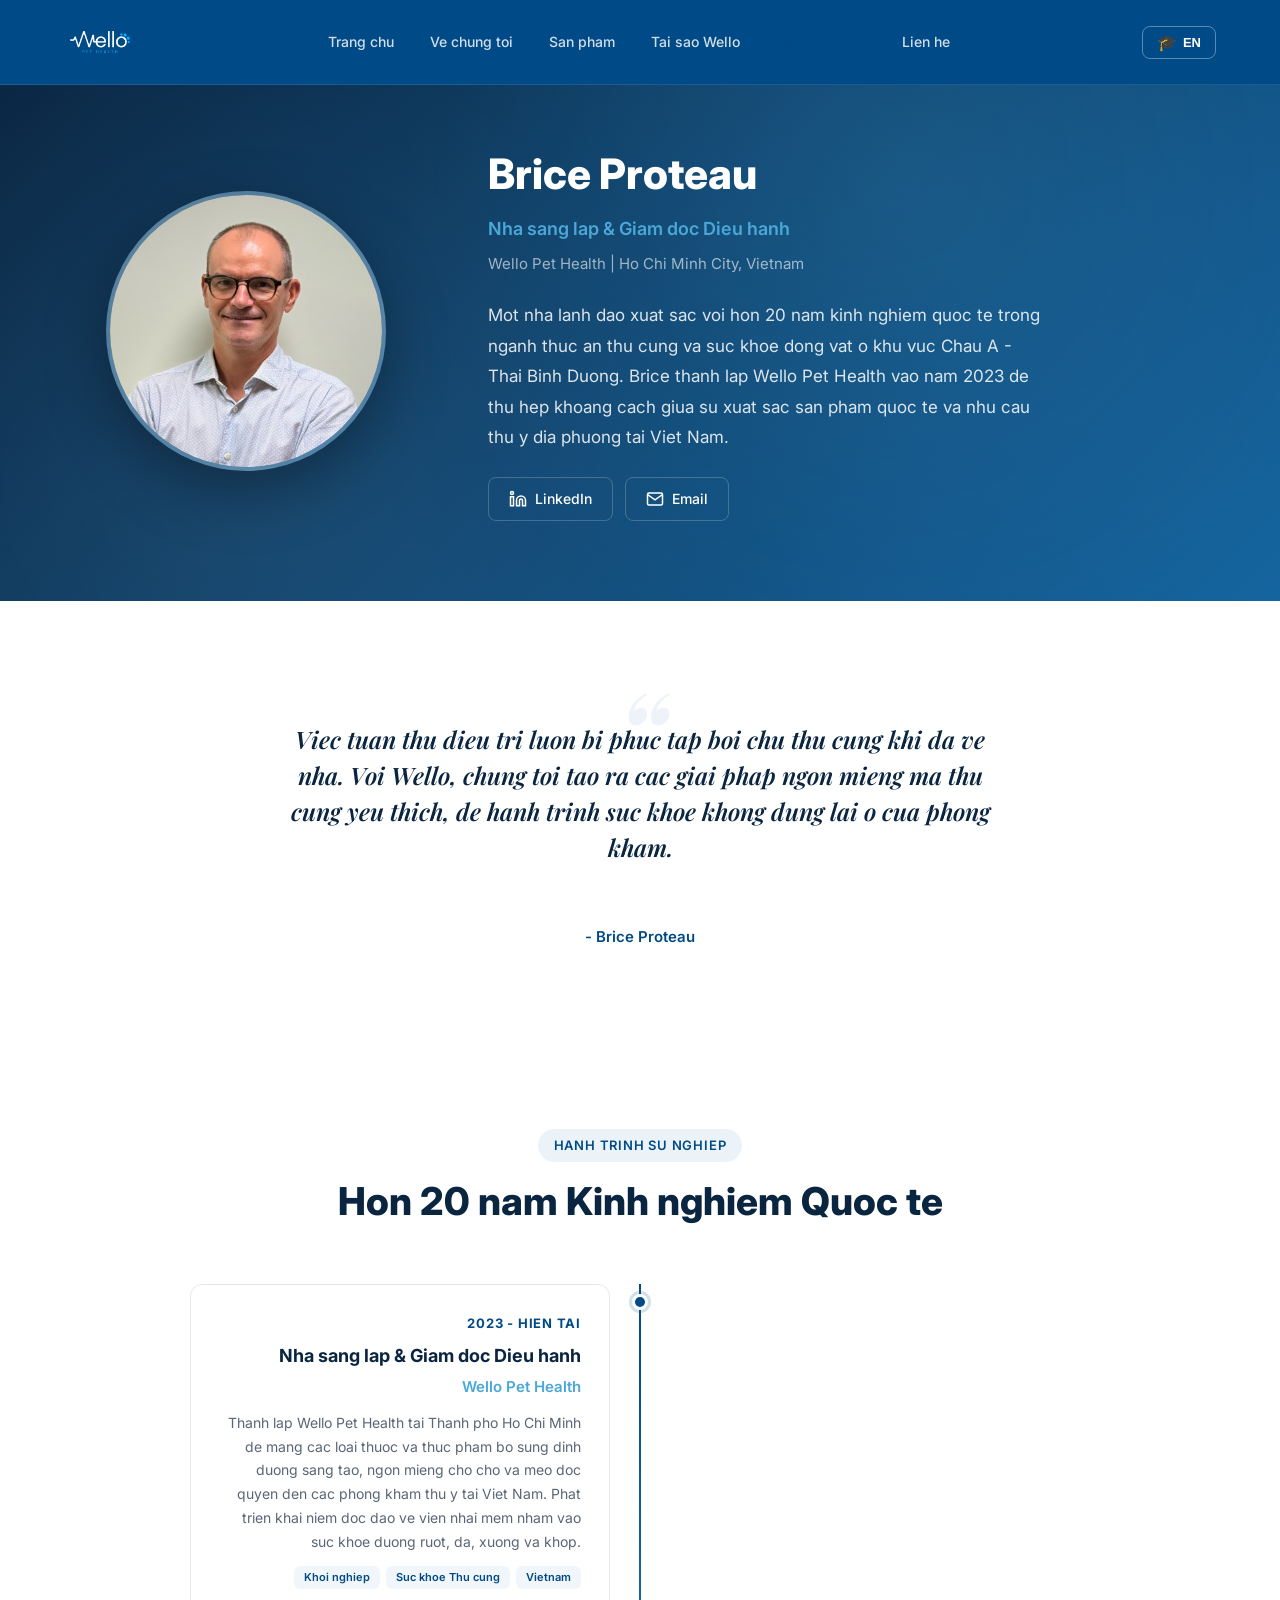
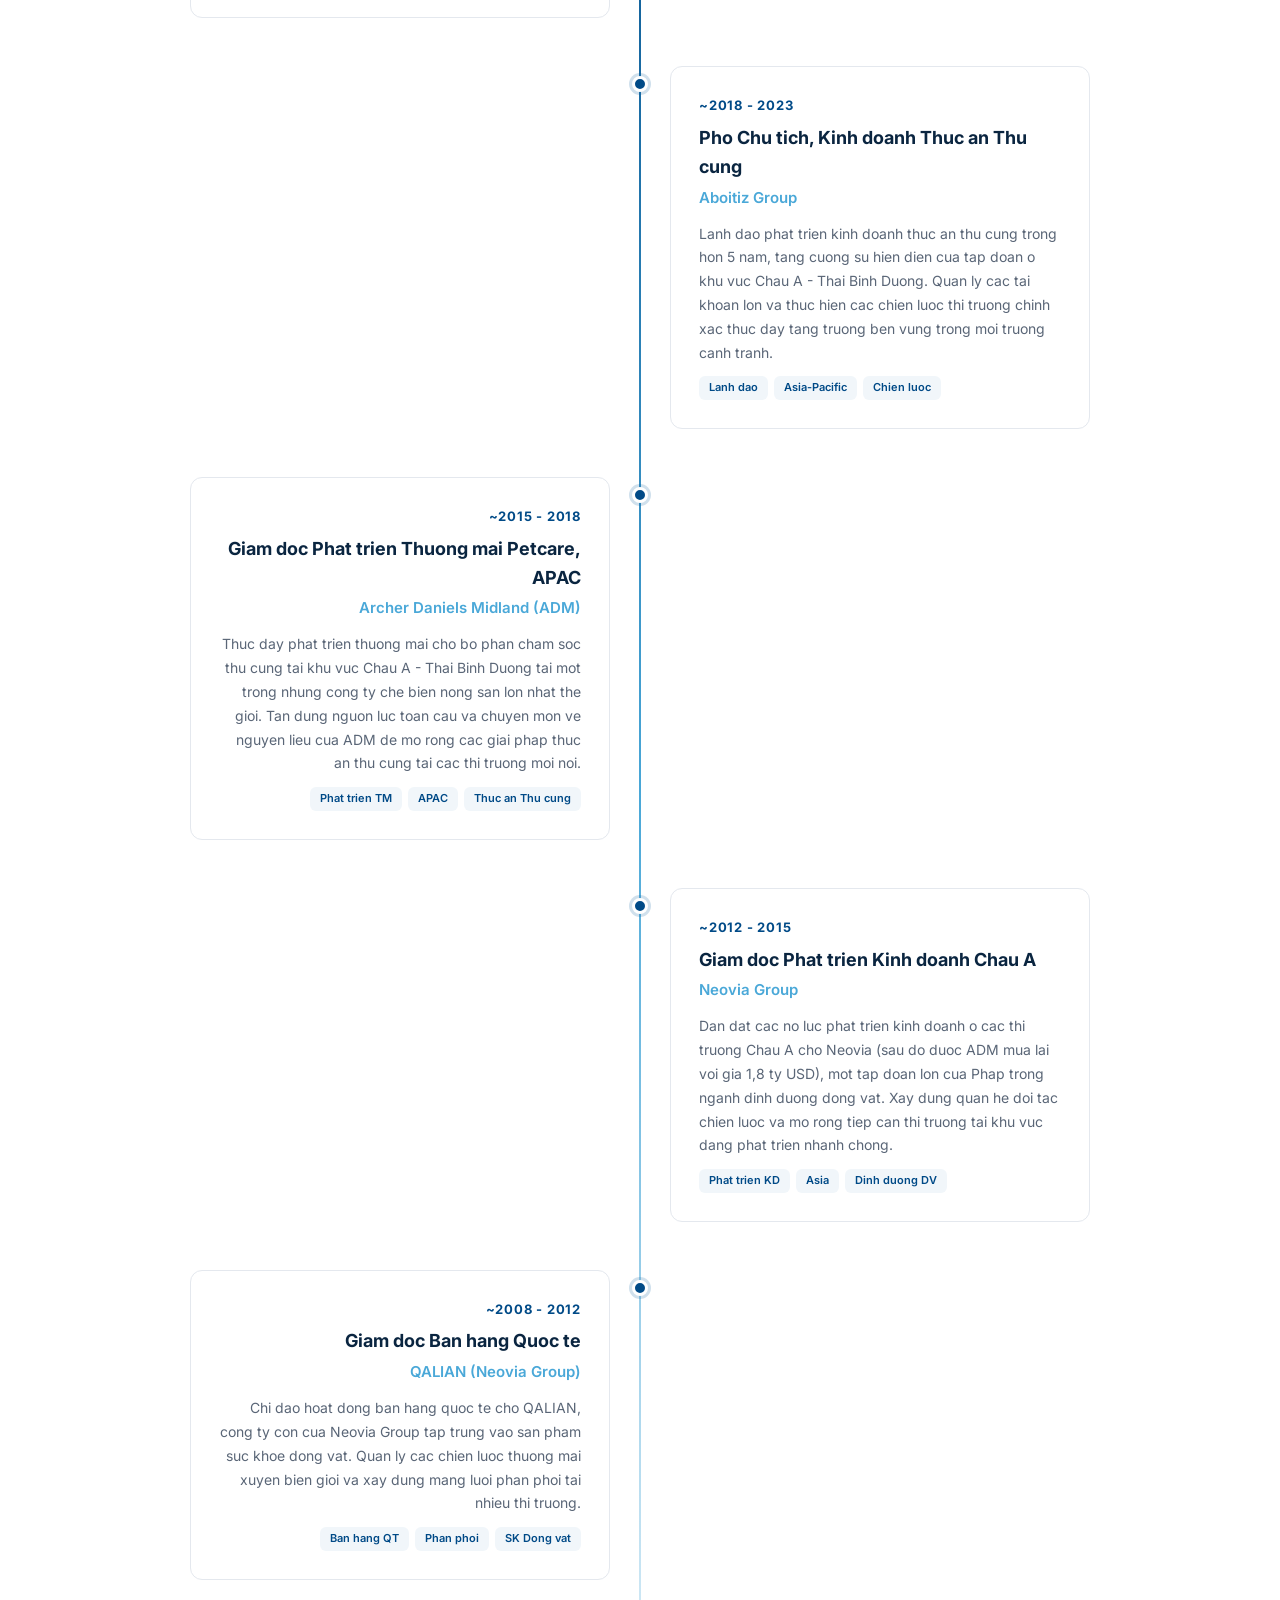
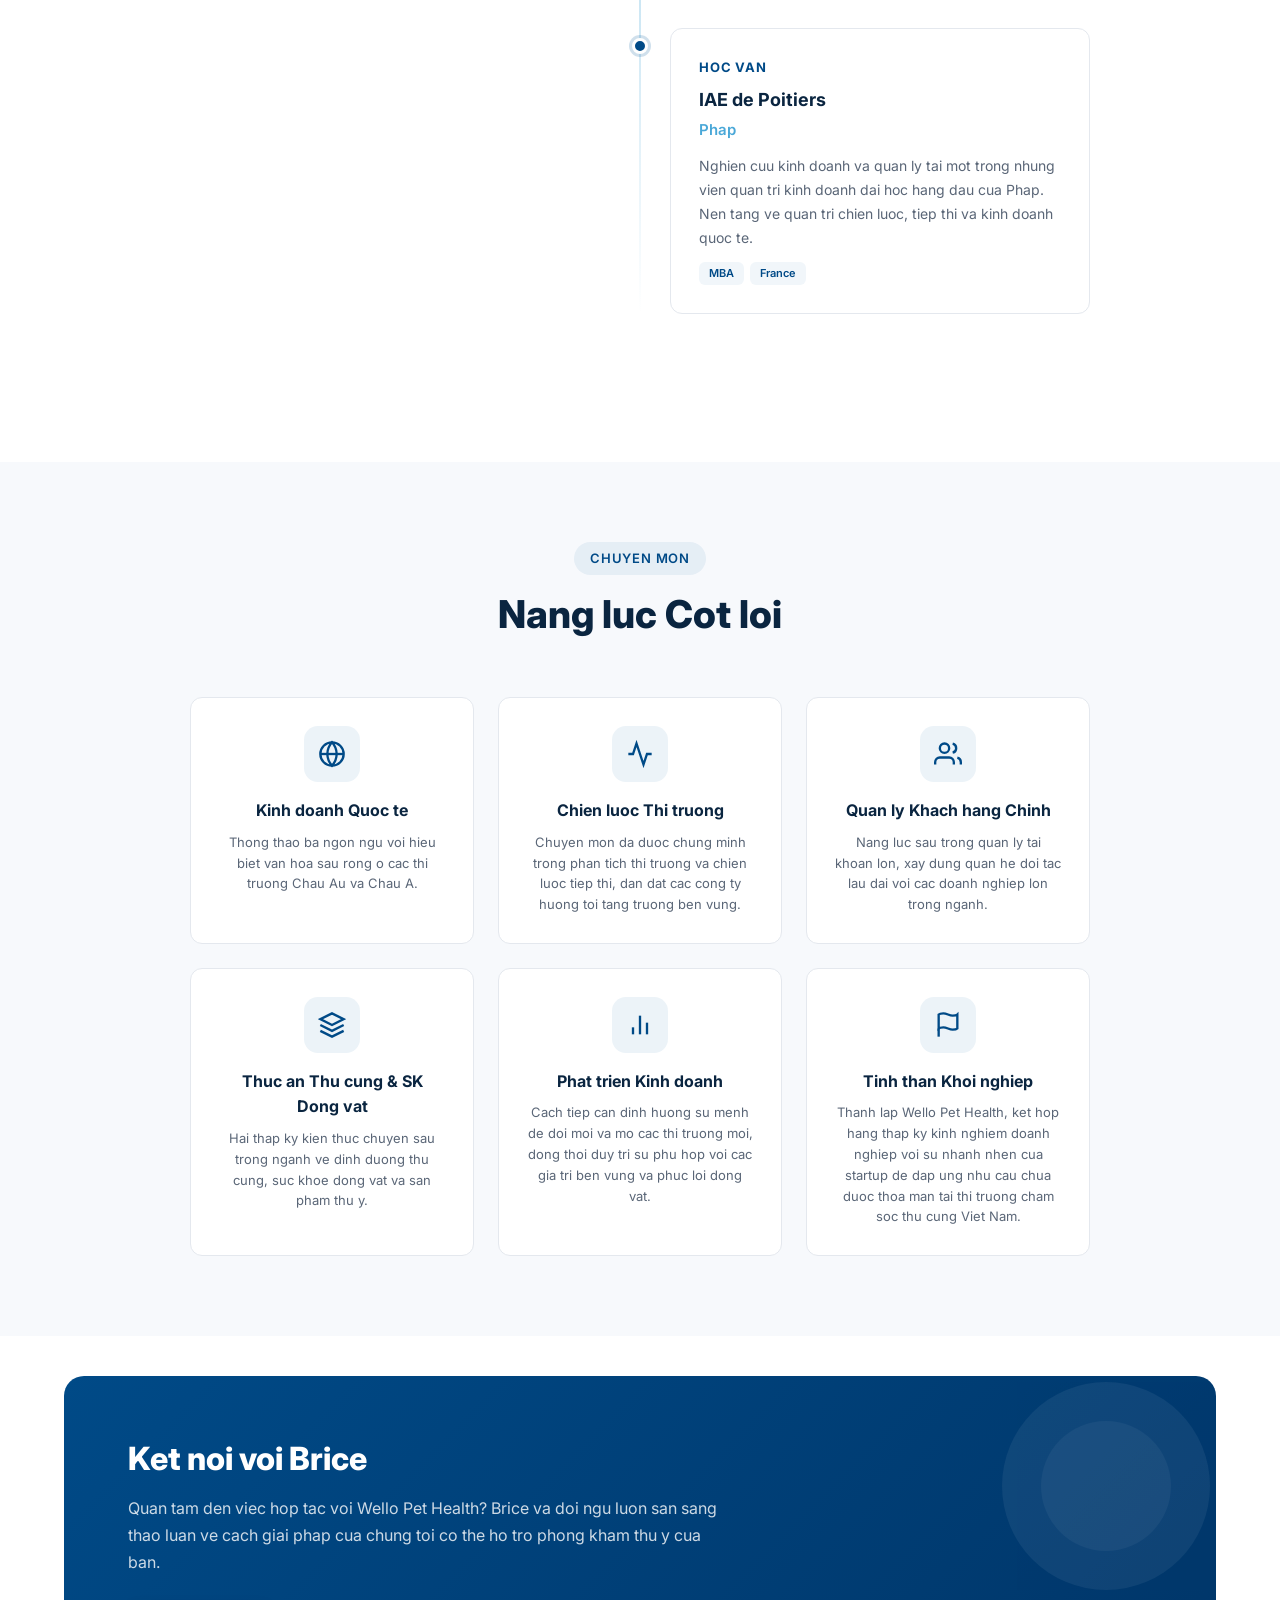
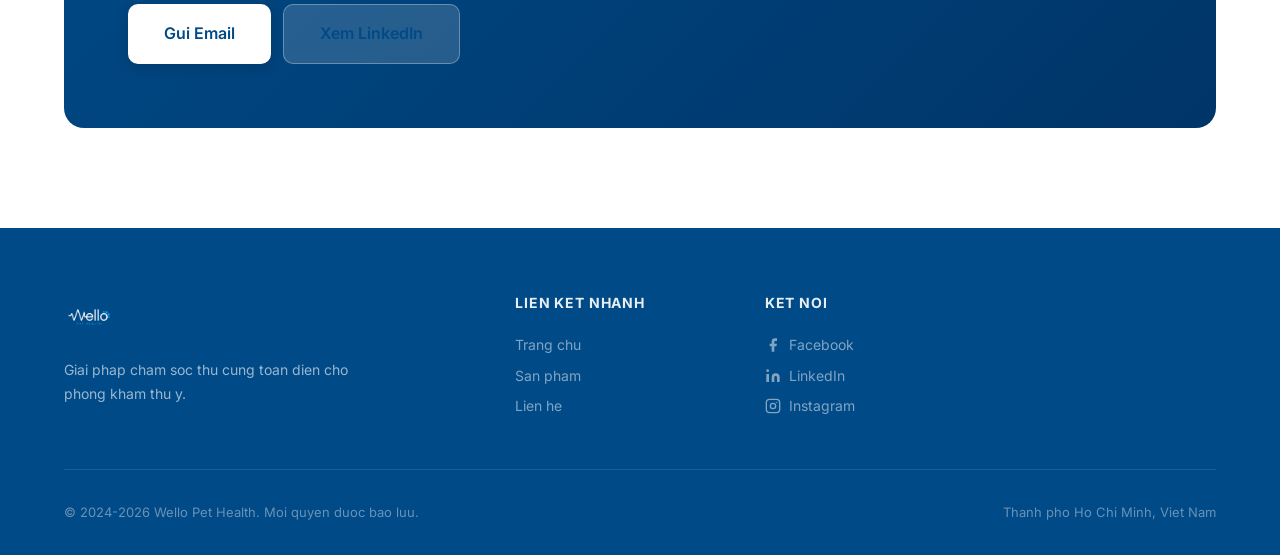
==== commit 0067aa5a: "Fix footer color cache + add social media icons in footer - Cache bust style.css with ?v=2 to force " ====
--- a/founder.html
+++ b/founder.html
@@ -7,7 +7,7 @@
 <meta name="description" content="Meet Brice Proteau, founder of Wello Pet Health. Over 20 years of international experience in pet food and animal health across Asia-Pacific.">
 <link rel="preconnect" href="https://fonts.googleapis.com">
 <link href="https://fonts.googleapis.com/css2?family=Inter:wght@300;400;500;600;700;800&family=Playfair+Display:wght@600;700&display=swap" rel="stylesheet">
-<link rel="stylesheet" href="style.css">
+<link rel="stylesheet" href="style.css?v=2">
 <style>
 /* Founder page specific styles */
 .founder-hero {
@@ -457,10 +457,16 @@
         <a href="index.html#contact" data-en="Contact" data-vi="Lien he">Contact</a>
       </div>
       <div class="footer-links">
-        <h4 data-en="Connect" data-vi="Ket noi">Connect</h4>
-        <a href="https://www.facebook.com/Wellopethealth/" target="_blank">Facebook</a>
-        <a href="https://www.linkedin.com/company/wellopethealth" target="_blank">LinkedIn</a>
-        <a href="https://www.instagram.com/wellopethealth" target="_blank">Instagram</a>
+        <h4 data-en="Connect" data-vi="Ket noi">Ket noi</h4>
+        <a href="https://www.facebook.com/Wellopethealth/" target="_blank" class="footer-social-link">
+          <svg viewBox="0 0 24 24" fill="currentColor"><path d="M18 2h-3a5 5 0 0 0-5 5v3H7v4h3v8h4v-8h3l1-4h-4V7a1 1 0 0 1 1-1h3z"/></svg>Facebook
+        </a>
+        <a href="https://www.linkedin.com/company/wellopethealth" target="_blank" class="footer-social-link">
+          <svg viewBox="0 0 24 24" fill="currentColor"><path d="M16 8a6 6 0 0 1 6 6v7h-4v-7a2 2 0 0 0-2-2 2 2 0 0 0-2 2v7h-4v-7a6 6 0 0 1 6-6zM2 9h4v12H2z"/><circle cx="4" cy="4" r="2"/></svg>LinkedIn
+        </a>
+        <a href="https://www.instagram.com/wellopethealth" target="_blank" class="footer-social-link">
+          <svg viewBox="0 0 24 24" fill="none" stroke="currentColor" stroke-width="2"><rect x="2" y="2" width="20" height="20" rx="5" ry="5"/><circle cx="12" cy="12" r="4"/><circle cx="17.5" cy="6.5" r="1" fill="currentColor" stroke="none"/></svg>Instagram
+        </a>
       </div>
     </div>
     <div class="footer-bottom">
--- a/style.css
+++ b/style.css
@@ -52,14 +52,14 @@
 }
 .nav-container {
   display: flex; align-items: center; justify-content: space-between;
-  height: 72px;
+  height: 84px;
 }
 .nav-logo { display: flex; align-items: center; }
 .logo-svg {
-  height: 38px; width: auto; color: white;
+  height: 44px; width: auto; color: white;
 }
 .logo-img {
-  height: 52px; width: auto; display: block;
+  height: 72px; width: auto; display: block;
 }
 .nav-links {
   display: flex; gap: 4px; align-items: center;
@@ -405,7 +405,7 @@
 
 /* ============ FOOTER ============ */
 .footer {
-  background: var(--bg-dark); color: white; padding: 64px 0 32px;
+  background: var(--primary); color: white; padding: 64px 0 32px;
 }
 .footer-content {
   display: grid; grid-template-columns: 2fr 1fr 1fr 1fr; gap: 48px;
@@ -428,6 +428,12 @@
   padding: 4px 0; transition: var(--transition);
 }
 .footer-links a:hover { color: var(--accent); }
+.footer-social-link {
+  display: flex !important; align-items: center; gap: 8px;
+}
+.footer-social-link svg {
+  width: 16px; height: 16px; flex-shrink: 0;
+}
 .footer-bottom {
   display: flex; justify-content: space-between; align-items: center;
   padding-top: 32px; border-top: 1px solid rgba(255,255,255,0.1);
